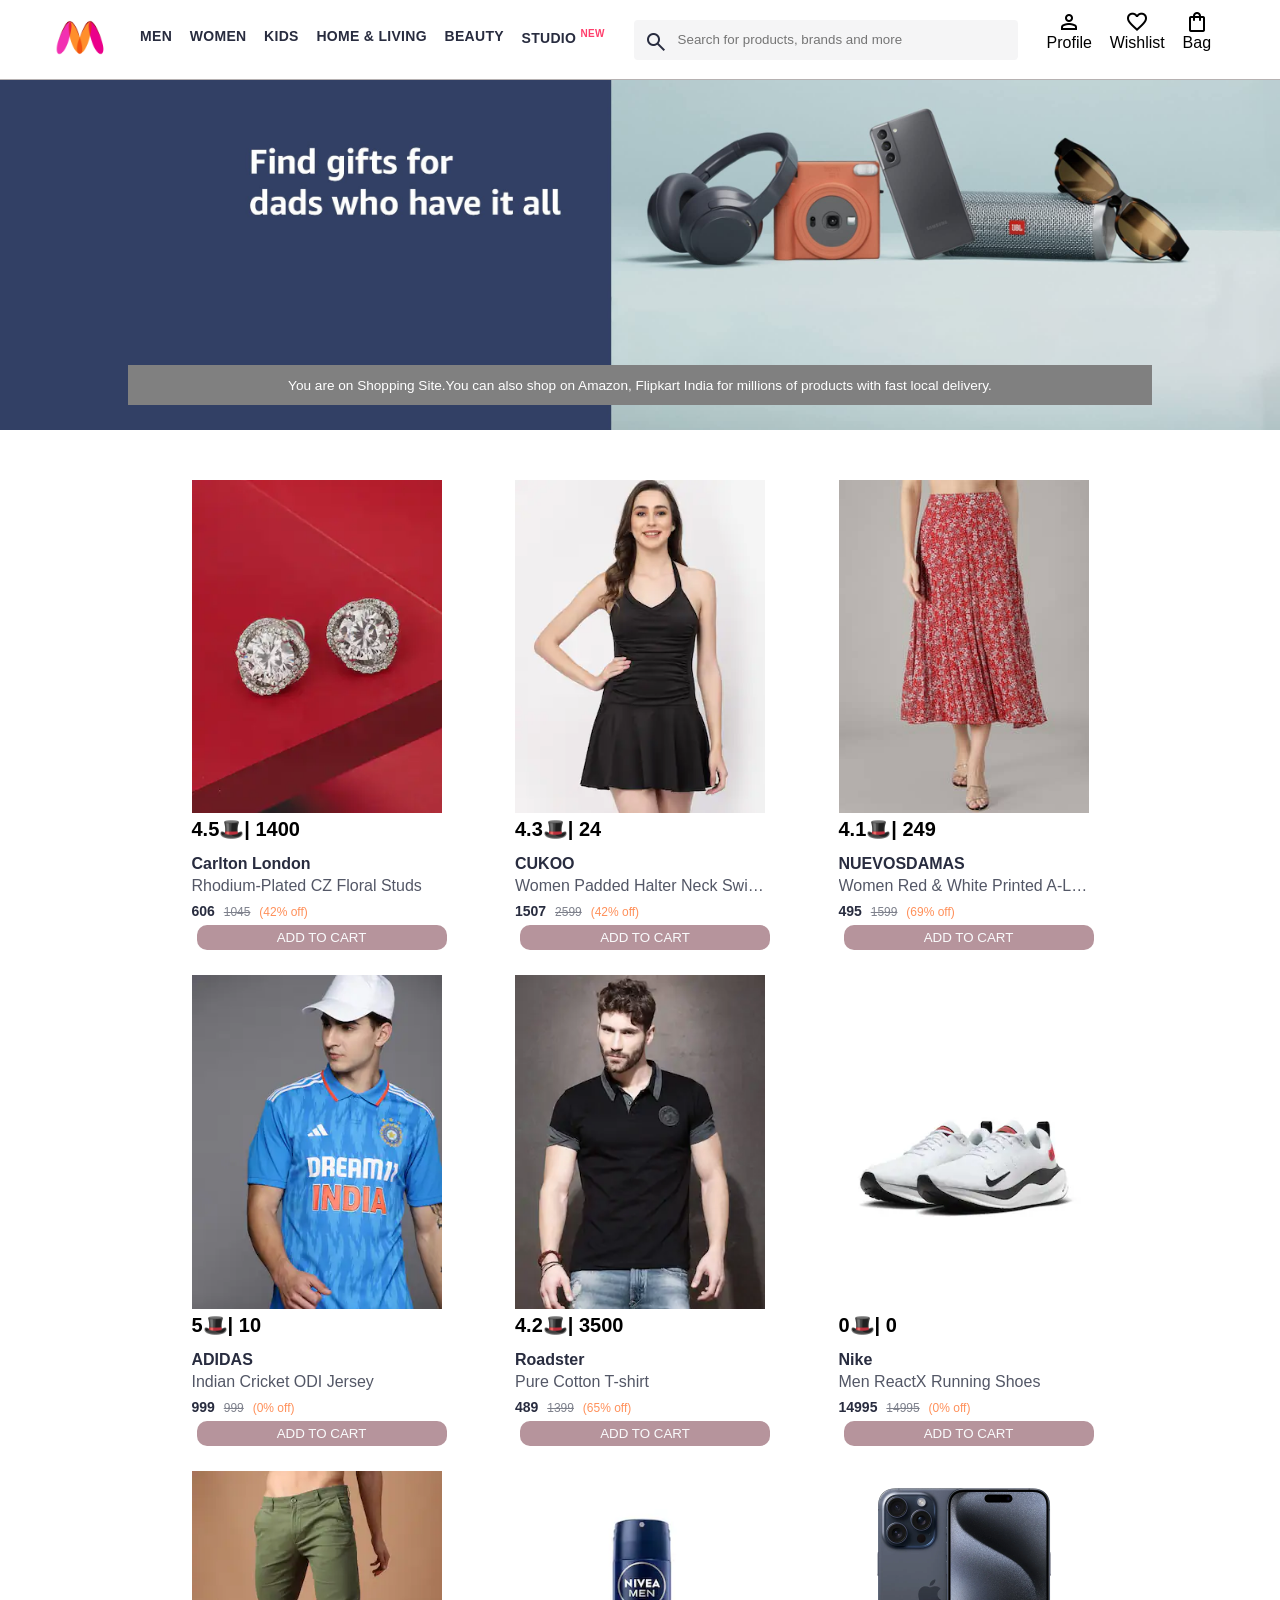
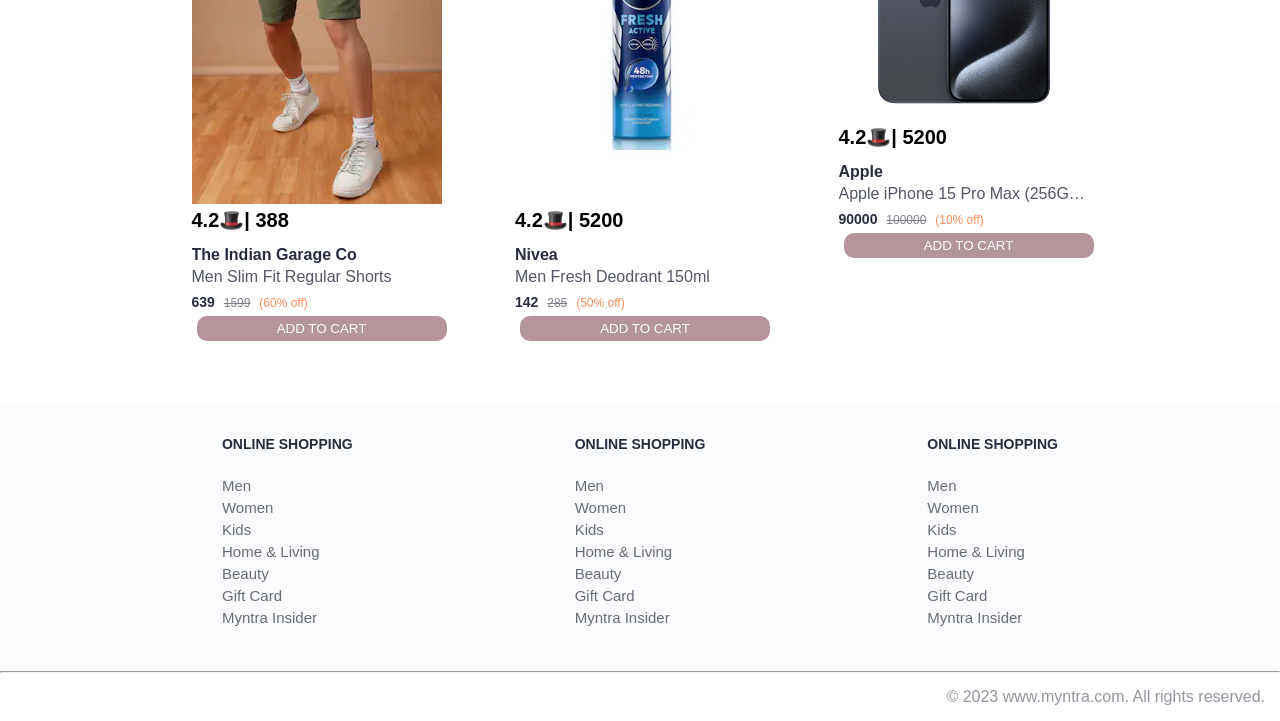
==== index.html @ 903c9ee2 "Add files via upload" ====
<!DOCTYPE html>
<html lang="en">
<head>
    <title>Myntra Functional Clone</title>
    <link rel="stylesheet" href="css/index.css">
    <link rel="stylesheet" href="https://fonts.googleapis.com/css2?family=Material+Symbols+Outlined:opsz,wght,FILL,GRAD@20..48,100..700,0..1,-50..200" />
</head>
<body>
    <header>
        <div class="logo_container">
            <a href="#"><img class="myntra_home" src="images/myntra_logo.webp" alt="Myntra Home"></a>
        </div>
        <nav class="nav_bar">
            <a href="#">Men</a>
            <a href="#">Women</a>
            <a href="#">Kids</a>
            <a href="#">Home & Living</a>
            <a href="#">Beauty</a>
            <a href="#">Studio <sup>New</sup></a>
        </nav>
        <div class="search_bar">
            <span class="material-symbols-outlined search_icon">search</span>
            <input class="search_input" placeholder="Search for products, brands and more">
        </div>
        <div class="action_bar">
            <div class="action_container">
                <span class="material-symbols-outlined action_icon">person</span>
                <span class="action_name">Profile</span>
            </div>

            <div class="action_container">
                <span class="material-symbols-outlined action_icon">favorite</span>
                <span class="action_name">Wishlist</span>
            </div>

            <a class="action_container" href="pages/bag.html">
                <span class="material-symbols-outlined action_icon">shopping_bag</span>
                <span class="action_name">Bag</span>
                <span class="bag-item-count">0</span>
            </a>
        </div>
    </header>
    <div class="hero-section">
        <div class="hero-msg">
            <p id="herotext">You are on Shopping Site.You can also shop on Amazon, Flipkart India for millions of products with fast local delivery.</p>
        </div>
    </div>
    <main>
        <div class="items-container">

        </div>
    </main>
    <footer>
        <div class="footer_container">
            <div class="footer_column">
                <h3>ONLINE SHOPPING</h3>

                <a href="#">Men</a>
                <a href="#">Women</a>
                <a href="#">Kids</a>
                <a href="#">Home & Living</a>
                <a href="#">Beauty</a>
                <a href="#">Gift Card</a>
                <a href="#">Myntra Insider</a>
            </div>

            <div class="footer_column">
                <h3>ONLINE SHOPPING</h3>

                <a href="#">Men</a>
                <a href="#">Women</a>
                <a href="#">Kids</a>
                <a href="#">Home & Living</a>
                <a href="#">Beauty</a>
                <a href="#">Gift Card</a>
                <a href="#">Myntra Insider</a>
            </div>
<!-- // MAde By Prince Kumar -->


            <div class="footer_column">
                <h3>ONLINE SHOPPING</h3>

                <a href="#">Men</a>
                <a href="#">Women</a>
                <a href="#">Kids</a>
                <a href="#">Home & Living</a>
                <a href="#">Beauty</a>
                <a href="#">Gift Card</a>
                <a href="#">Myntra Insider</a>
            </div>
        </div>
        <hr>

        <div class="copyright">
            © 2023 www.myntra.com. All rights reserved.
        </div>
    </footer>
    <script src="data/items.js" ></script>
    <script src="script/index.js" ></script>
</body>
</html>
---- css/index.css ----
/***************** Item Page CSS **************************/
/*.action_container {
    text-decoration: none;
}
a.action_container:link {
    color:black;
}
.item-details {
    cursor: pointer;
    width: 250px;
    margin: 10px;
}
.stars {
    font-size: 12px;
    font-weight: 700;
    text-align: left;
}
.company {
    font-size: 18px;
    font-weight: 700;
    line-height: 1;
    color: #282c3f;
    margin-bottom: 6px;
    overflow: hidden;
    text-overflow: ellipsis;
    white-space: nowrap;
    margin-top: 20px;
}
.item-name {
    color: #535766;
    font-size: 16px;
    line-height: 1;
    margin-bottom: 0;
    margin-top: 0;
    overflow: hidden;
    text-overflow: ellipsis;
    white-space: nowrap;
    font-weight: 400;
    display: block;
}
.price-container {
    margin-top: 10px;
}
.current-price {
    font-size: 14px;
    font-weight: 700;
    color: #282c3f;
}
.original-price {
    text-decoration: line-through;
    color: #7e818c;
    font-weight: 400;
    margin-left: 5px;
    font-size: 12px;
}
.discount-percentage {
    color: #ff905a;
    font-weight: 400;
    font-size: 12px;
    margin-left: 5px;
}
.btn-bag {
    background-color: lightgreen;
    border: none;
    padding: 5px 15px;
    border-radius: 10px;
    width: 100%;
    margin-top: 7px;
    font-size: 20px;
    cursor: pointer;
}
.bag-items {
    background-color: #f16565;
    white-space: nowrap;
    text-align: center;
    line-height: 18px;
    padding: 0 6px;
    height: 18px;
    position: relative;
    border-radius: 50%;
    font-size: 12px;
    color: #fff;
    left: 13px;
    top: -44px;
    font-weight: 700;
    cursor: pointer;
}*/

* {
    margin: 0;
    padding: 0;
    font-family: Assistant,-apple-system,BlinkMacSystemFont,Segoe UI,Roboto,Helvetica,Arial,sans-serif;
    box-sizing: border-box;
}
header {
    display: flex;
    background-color: #ffffff;
    height: 80px;
    justify-content: space-between;
    align-items: center;
    border-bottom: 1px solid #b6b1b1;
}
.myntra_home {
    height: 45px;
}
.logo_container {
    margin-left: 4%;
}
.action_bar {
    margin-right: 4%;
}
.nav_bar {
    display: flex;
    min-width: 500px;
    justify-content: space-evenly;
}
.nav_bar a {
    font-size: 14px;
    letter-spacing: .3px;
    color: #282c3f;
    font-weight: 700;
    text-transform: uppercase;
    text-decoration: none;
    padding: 28px 0;
    border-bottom: 5px solid #ffffff;
}
.nav_bar a:hover {
    border-bottom: 4px solid #f54e77;
}

.nav_bar a sup {
    color: #ff3f6c;
    font-size: 10px;
}

.search_bar {
    height: 40px;
    min-width: 200px;
    width: 30%;
    display: flex;
    align-items: center;
}
.search_icon {
    box-sizing: content-box;
    height: 20px;
    padding: 10px;

    background-color: #f5f5f6;
    color: #282c3f;
    font-weight: 300;
    border-radius: 4px 0 0 4px;
}
.search_input {
    color: #696e79;
    background-color: #f5f5f6;
    flex-grow: 1;
    height: 40px;
    border: 0;
    border-radius: 0 4px 4px 0;
}

.action_bar {
    display: flex;
    min-width: 200px;
    justify-content: space-evenly;
}

.action_container {
    display: flex;
    flex-direction: column;
    align-items: center;
}

/** hero section **/
.hero-section {
    background-image: url("/images/hero_image.jpg");
    background-size: cover;
    height: 350px;
    display: flex;
    justify-content: center;
    align-items: flex-end;
}

.hero-msg {
    background-color: #808080;
    color: rgb(255, 255, 255);
    height: 40px;
    display: flex;
    align-items: center;
    justify-content: center;
    font-size: 0.85rem;
    width: 80%;
    margin-bottom: 25px;
}



/* Main section */
.banner_container {
    margin: 40px 0;
}
.banner_image {
    width: 100%;
}

.category_heading {
    text-transform: uppercase;
    color: #3e4152;
    letter-spacing: .15em;
    font-size: 1.8em;
    margin: 50px 0 10px 30px;
    max-height: 5em;
    font-weight: 700;
}

.category-items, .items-container {
    width: 80%;
    margin: 50px 10%;
    display: flex;
    flex-wrap: wrap;
    justify-content: space-evenly;
}

.sale_item {
    width: 250px;
}

.footer_container {
    padding: 30px 0px 40px 0px;
    background: #FAFBFC;
    display: flex;
    justify-content: space-evenly;
}

.footer_column {
    display: flex;
    flex-direction: column;
}

.footer_column h3 {
    color: #282c3f;
    font-size: 14px;
    margin-bottom: 25px;
}

.footer_column a {
    color: #696b79;
    font-size: 15px;
    text-decoration: none;
    padding-bottom: 5px;
}

.copyright {
    color: #94969f;
    text-align: end;
    padding: 15px;
}



/* Item of the page */
.items-container{
    width: 80%;
    margin-left: 10%;
    margin-top: 40px;
}
.item-container{
    width: 250px;
    margin: 10px;

}
/* // MAde By Prince Kumar */

.item-image{
    width: 100%;
}
.item-rating{
    font-size: 20px;
    font-weight: 700;
}
.company-name{
    margin-top: 15px;
    font-size: 16px;
    font-weight: 700;
    line-height: 1;
    color: #282c3f;
    margin-bottom: 6px;
    overflow: hidden;
    text-overflow: ellipsis;
    white-space: nowrap;
    
}
.item-name{
    color: #535766;
    font-size: 16px;
    line-height: 1;
    margin-bottom: 0;
    margin-top: 0;
    overflow: hidden;
    text-overflow: ellipsis;
    white-space: nowrap;
    font-weight: 400;
    display: block;
}
.price{
    margin-top: 10px;
    font-size: 14px;
    line-height: 15px;
    color: #282c3f;
    white-space: nowrap;
}
.current-price{
    font-size: 14px;
    font-weight: 700;
    color: #282c3f;
}
.actual-price{
    font-size: 12px;
    font-weight: 400;
    text-decoration: line-through;
    color: #7e818c;
    margin-left: 5px;
}
.discount{
    font-size: 12px;
    font-weight: 400;
    color: #ff905a;
    margin-left: 5px;
}
.btn-add-bag{
    width: 100%;
    margin: 5px;
    border: none;
    padding: 5px 15px;
    border-radius: 10px;
    color: #FAFBFC;
    background-color: #b6949c;
    cursor: pointer;
}

.bag-item-count{
    background-color: #f16565;
    white-space: nowrap;
    text-align: center;
    line-height: 18px;
    padding: 0 6px;
    height: 18px;
    position: relative;
    border-radius: 50%;
    font-size: 12px;
    color: #fff;
    left: 13px;
    top: -44px;
    font-weight: 700;
    cursor: pointer;
    text-decoration: none;
}

.action_container {
    text-decoration: none;
}
a.action_container:link {
    color:black;
}
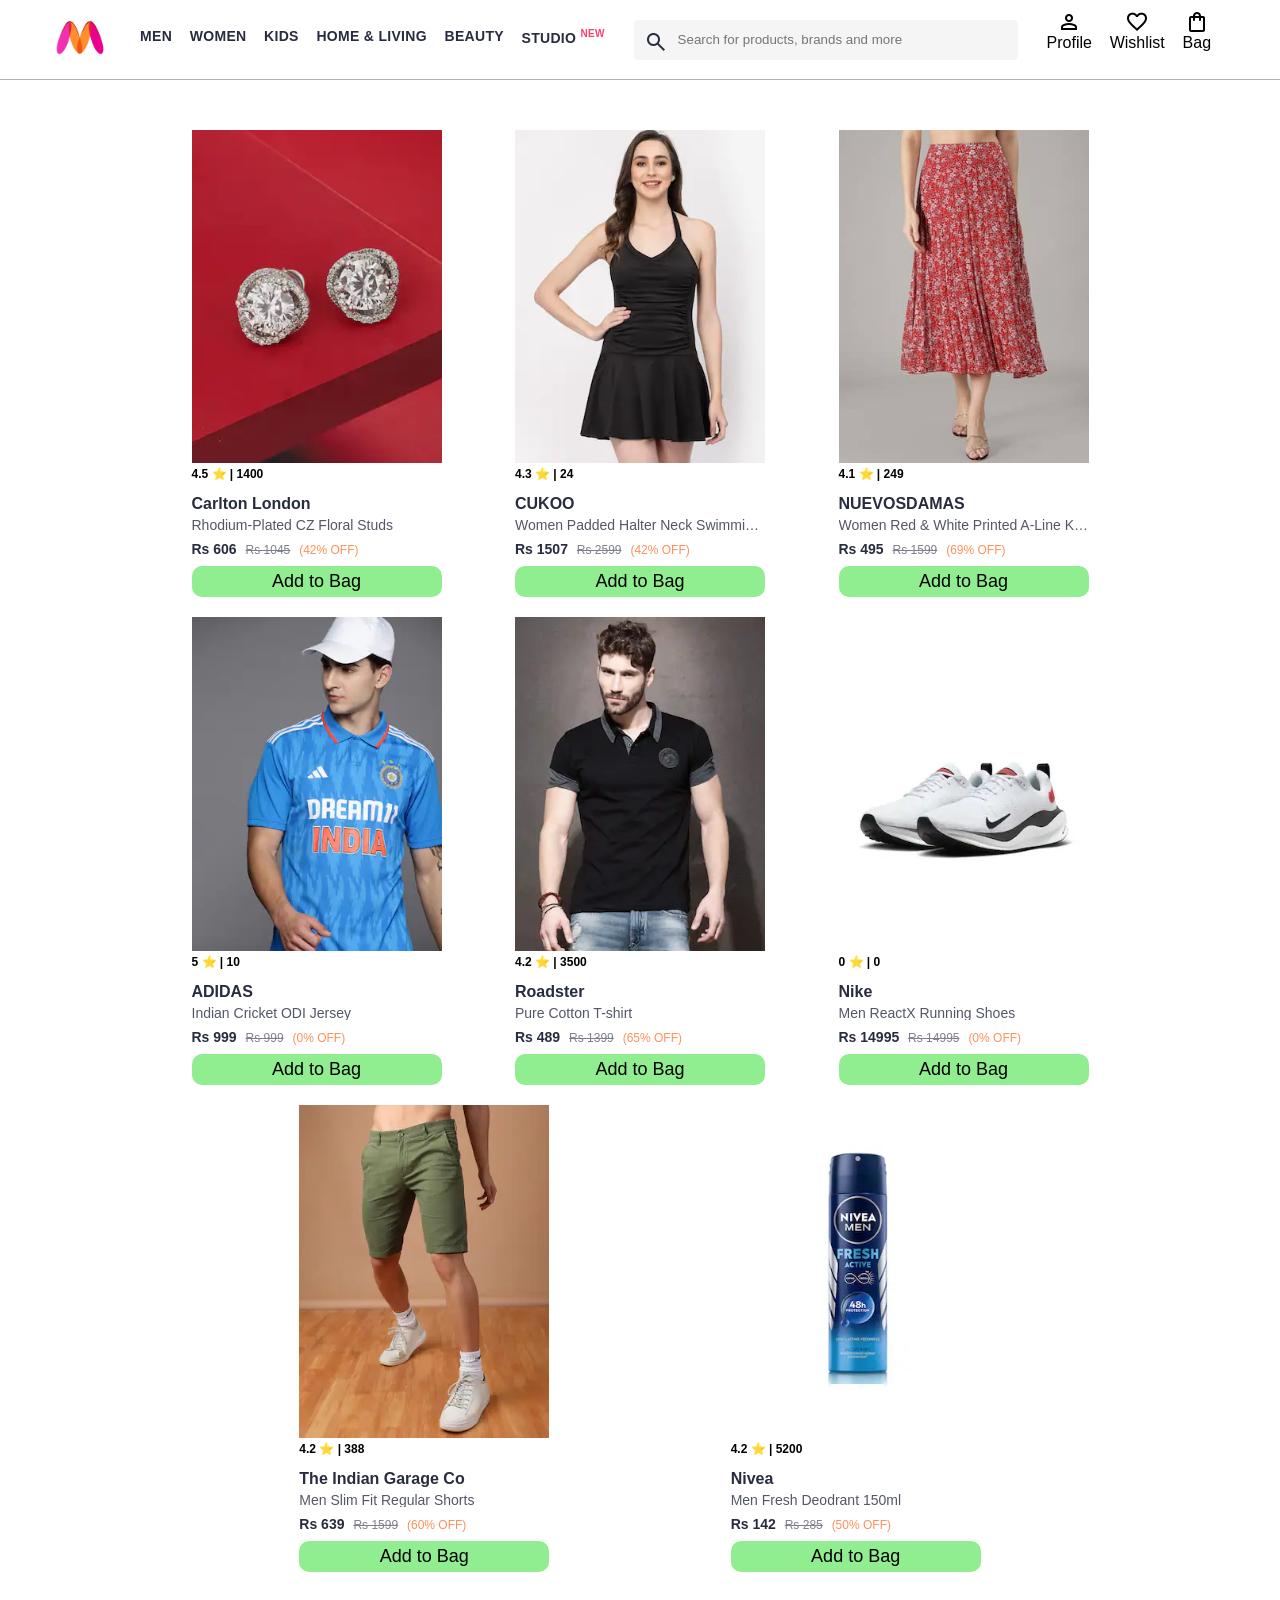
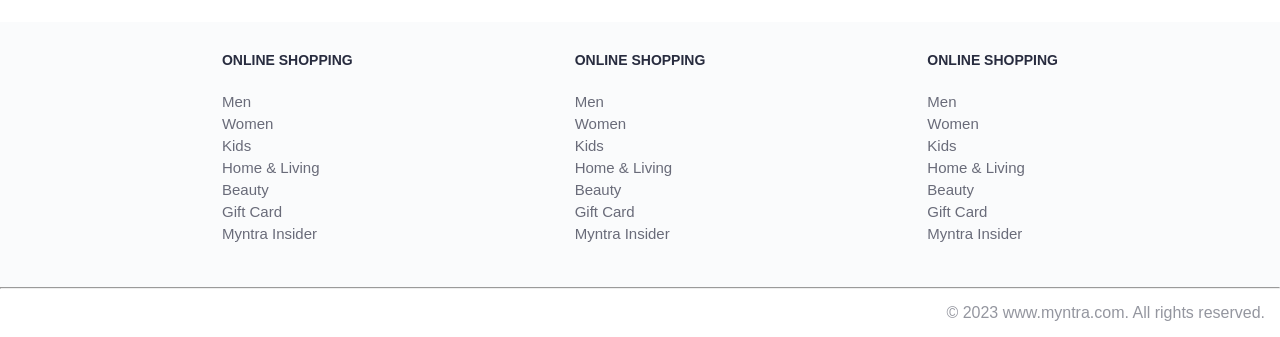
==== commit 6749e8fa: "Add files via upload" ====
--- a/index.html
+++ b/index.html
@@ -40,14 +40,9 @@
             </a>
         </div>
     </header>
-    <div class="hero-section">
-        <div class="hero-msg">
-            <p id="herotext">You are on Shopping Site.You can also shop on Amazon, Flipkart India for millions of products with fast local delivery.</p>
-        </div>
-    </div>
+    <div class="hero-section"></div>
     <main>
         <div class="items-container">
-
         </div>
     </main>
     <footer>
@@ -75,8 +70,6 @@
                 <a href="#">Gift Card</a>
                 <a href="#">Myntra Insider</a>
             </div>
-<!-- // MAde By Prince Kumar -->
-
 
             <div class="footer_column">
                 <h3>ONLINE SHOPPING</h3>
@@ -96,7 +89,7 @@
             © 2023 www.myntra.com. All rights reserved.
         </div>
     </footer>
-    <script src="data/items.js" ></script>
-    <script src="script/index.js" ></script>
+    <script src="data/items.js"></script>
+    <script src="scripts/index.js"></script>
 </body>
 </html>
--- a/css/index.css
+++ b/css/index.css
@@ -1,90 +1,4 @@
 /***************** Item Page CSS **************************/
-/*.action_container {
-    text-decoration: none;
-}
-a.action_container:link {
-    color:black;
-}
-.item-details {
-    cursor: pointer;
-    width: 250px;
-    margin: 10px;
-}
-.stars {
-    font-size: 12px;
-    font-weight: 700;
-    text-align: left;
-}
-.company {
-    font-size: 18px;
-    font-weight: 700;
-    line-height: 1;
-    color: #282c3f;
-    margin-bottom: 6px;
-    overflow: hidden;
-    text-overflow: ellipsis;
-    white-space: nowrap;
-    margin-top: 20px;
-}
-.item-name {
-    color: #535766;
-    font-size: 16px;
-    line-height: 1;
-    margin-bottom: 0;
-    margin-top: 0;
-    overflow: hidden;
-    text-overflow: ellipsis;
-    white-space: nowrap;
-    font-weight: 400;
-    display: block;
-}
-.price-container {
-    margin-top: 10px;
-}
-.current-price {
-    font-size: 14px;
-    font-weight: 700;
-    color: #282c3f;
-}
-.original-price {
-    text-decoration: line-through;
-    color: #7e818c;
-    font-weight: 400;
-    margin-left: 5px;
-    font-size: 12px;
-}
-.discount-percentage {
-    color: #ff905a;
-    font-weight: 400;
-    font-size: 12px;
-    margin-left: 5px;
-}
-.btn-bag {
-    background-color: lightgreen;
-    border: none;
-    padding: 5px 15px;
-    border-radius: 10px;
-    width: 100%;
-    margin-top: 7px;
-    font-size: 20px;
-    cursor: pointer;
-}
-.bag-items {
-    background-color: #f16565;
-    white-space: nowrap;
-    text-align: center;
-    line-height: 18px;
-    padding: 0 6px;
-    height: 18px;
-    position: relative;
-    border-radius: 50%;
-    font-size: 12px;
-    color: #fff;
-    left: 13px;
-    top: -44px;
-    font-weight: 700;
-    cursor: pointer;
-}*/
 
 * {
     margin: 0;
@@ -171,36 +85,17 @@
     align-items: center;
 }
 
-/** hero section **/
-.hero-section {
-    background-image: url("/images/hero_image.jpg");
-    background-size: cover;
-    height: 350px;
-    display: flex;
-    justify-content: center;
-    align-items: flex-end;
-}
-
-.hero-msg {
-    background-color: #808080;
-    color: rgb(255, 255, 255);
-    height: 40px;
-    display: flex;
-    align-items: center;
-    justify-content: center;
-    font-size: 0.85rem;
-    width: 80%;
-    margin-bottom: 25px;
-}
-
-
-
 /* Main section */
 .banner_container {
     margin: 40px 0;
 }
 .banner_image {
     width: 100%;
+}
+
+/* hero section */
+.hero-section{
+    background-image: url("/images/hero.png");
 }
 
 .category_heading {
@@ -256,29 +151,22 @@
     padding: 15px;
 }
 
-
-
-/* Item of the page */
-.items-container{
+.items-container {
     width: 80%;
-    margin-left: 10%;
-    margin-top: 40px;
-}
-.item-container{
+    margin: 40px 10%;
+}
+.item-container {
     width: 250px;
     margin: 10px;
-
-}
-/* // MAde By Prince Kumar */
-
-.item-image{
+}
+.item-image {
     width: 100%;
 }
-.item-rating{
-    font-size: 20px;
-    font-weight: 700;
-}
-.company-name{
+.rating {
+    font-size: 12px;
+    font-weight: 700;
+}
+.company-name {
     margin-top: 15px;
     font-size: 16px;
     font-weight: 700;
@@ -288,11 +176,10 @@
     overflow: hidden;
     text-overflow: ellipsis;
     white-space: nowrap;
-    
-}
-.item-name{
+}
+.item-name {
     color: #535766;
-    font-size: 16px;
+    font-size: 14px;
     line-height: 1;
     margin-bottom: 0;
     margin-top: 0;
@@ -302,43 +189,42 @@
     font-weight: 400;
     display: block;
 }
-.price{
+.price {
     margin-top: 10px;
     font-size: 14px;
     line-height: 15px;
     color: #282c3f;
     white-space: nowrap;
 }
-.current-price{
-    font-size: 14px;
-    font-weight: 700;
-    color: #282c3f;
-}
-.actual-price{
-    font-size: 12px;
-    font-weight: 400;
+.current-price {
+    font-size: 14px;
+    font-weight: 700;
+    color: #282c3f;
+}
+.original-price {
     text-decoration: line-through;
     color: #7e818c;
+    font-weight: 400;
     margin-left: 5px;
-}
-.discount{
-    font-size: 12px;
+    font-size: 12px;
+}
+.discount {
+    color: #ff905a;
     font-weight: 400;
-    color: #ff905a;
+    font-size: 12px;
     margin-left: 5px;
 }
-.btn-add-bag{
+.btn-add-bag {
+    margin-top: 8px;
+    font-size: 18px;
     width: 100%;
-    margin: 5px;
+    background-color: lightgreen;
     border: none;
     padding: 5px 15px;
     border-radius: 10px;
-    color: #FAFBFC;
-    background-color: #b6949c;
     cursor: pointer;
 }
-
-.bag-item-count{
+.bag-item-count {
     background-color: #f16565;
     white-space: nowrap;
     text-align: center;
@@ -353,9 +239,7 @@
     top: -44px;
     font-weight: 700;
     cursor: pointer;
-    text-decoration: none;
-}
-
+}
 .action_container {
     text-decoration: none;
 }
